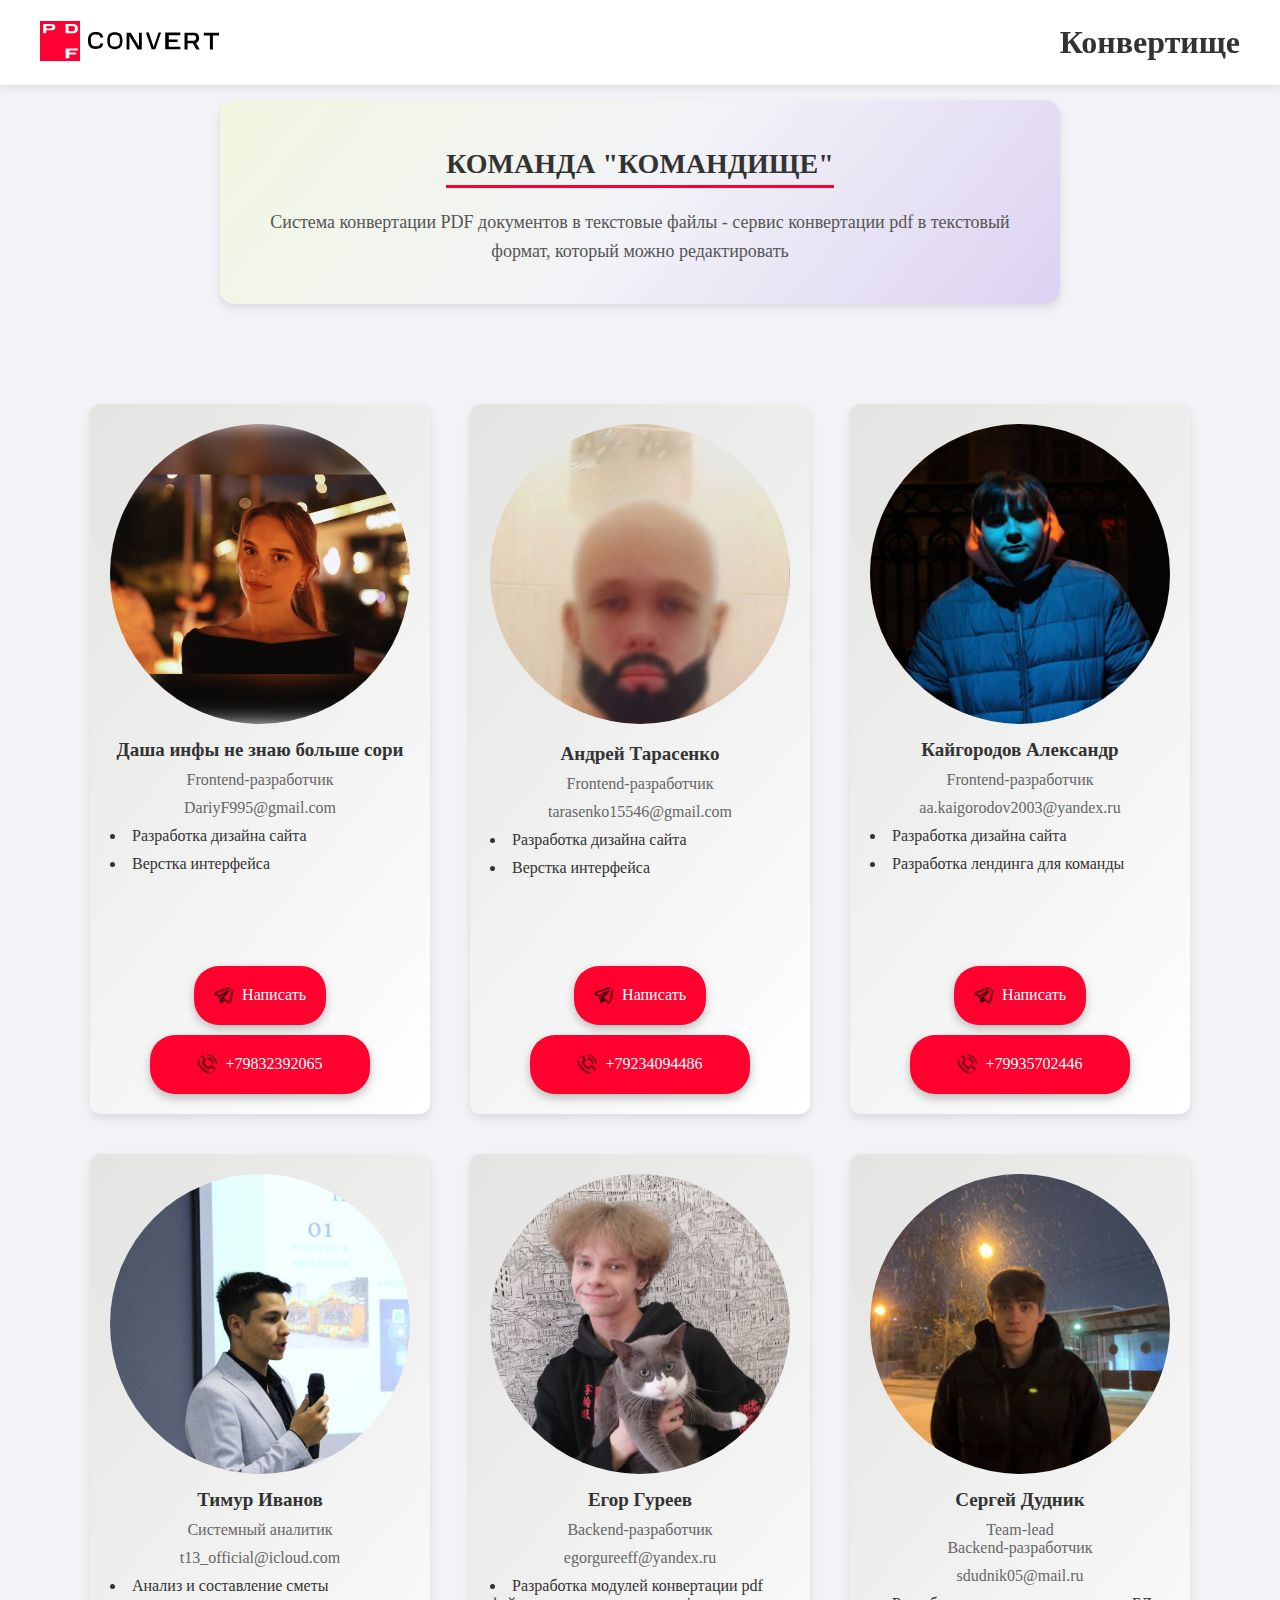
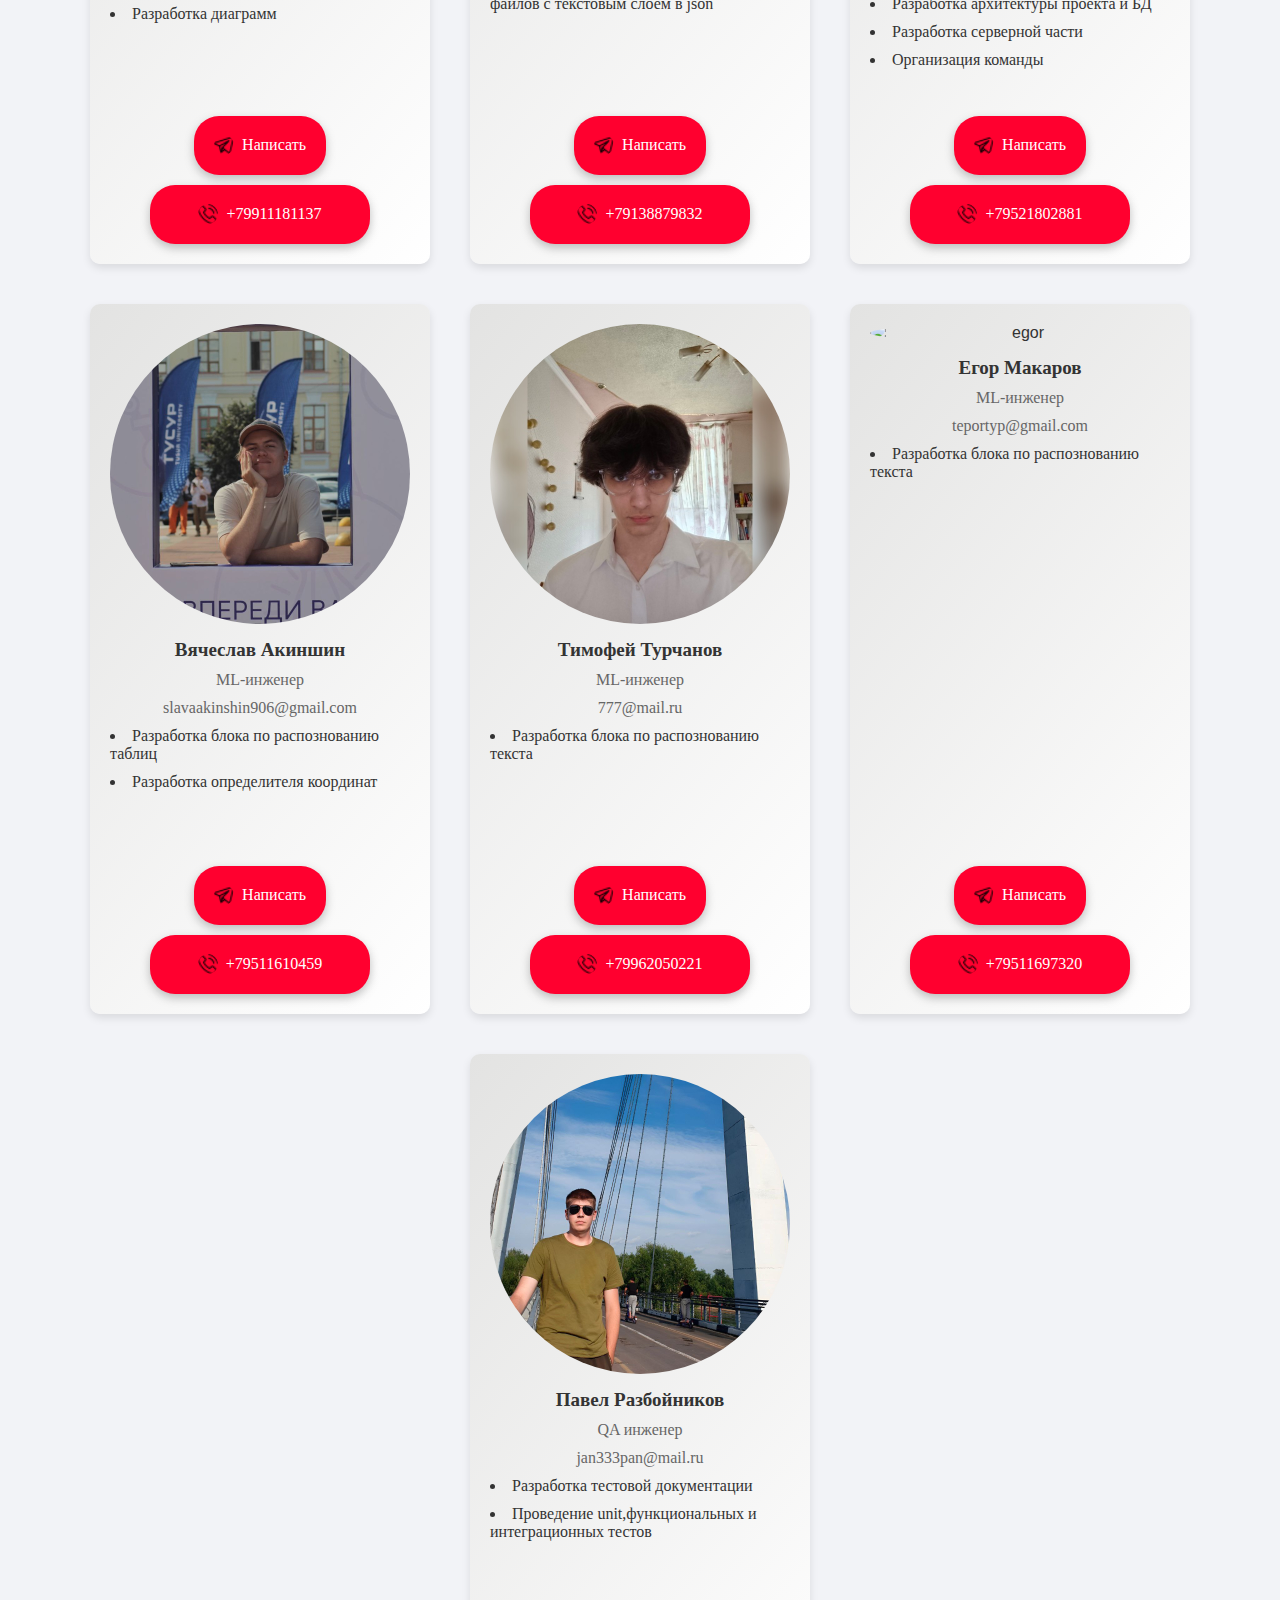
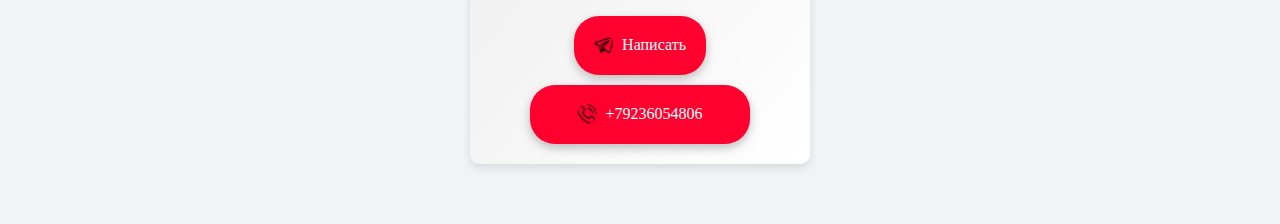
==== index.html @ 84225098 "qqqqqqqqqqqqqqq" ====
<!DOCTYPE html>
<html lang="ru">
    <head>
        <meta charset="UTF-8">
        <meta name="viewport" content="width=device-width, initial-scale=1.0">
        <title>Конвертер pdf: Команда</title>
        <link rel="stylesheet" href="styles.css">
    </head>
    <body>
        
        <header> 
            <div class="header__container">
                <div class="logo">
                    <img src="photo/logo.svg" alt="Логотип T-Prep">
                </div>
                <h1 class="header__title">Конвертище</h1>    
            </div>
        </header>
            <div class="side-background left"></div> <!-- Левая боковая вставка -->
            <div class="side-background right"></div> <!-- Правая боковая вставка -->
        <div class="description">
            <h3>Команда "Командище"</h3>
            <p>Система конвертации PDF документов в текстовые файлы - сервис конвертации pdf в текстовый формат, который можно редактировать </p>
        </div>
            
        <div class="background-wrapper">
        <section class="team">
            <div class="team-member">
                <img src="photo/team/dasha.jpg" alt="dasha" class="main-photo">
                <img src="photo/memes/balerino kap.jpg" alt="kap" class="hover-photo">
                <h3>Даша инфы не знаю больше сори</h3>
                
                    <p>Frontend-разработчик</p>
                    <p>DariyF995@gmail.com</p>
                    <ul class="tasks">
                        <li>Разработка дизайна сайта</li>
                        <li>Верстка интерфейса</li>
                    </ul>
                
                <div class="social">
                    <a href="https://t.me/chikidrill" target="_blank" class="telegram-button">
                        <img src="photo/tele.png" alt="Telegram">
                        <span>Написать</span>
                    </a>
                </div>
                <div class="number">
                    <img src="photo/phone-call (1).png" class="phone">
                    <span>+79832392065</span>
                </div>
            </div>

            <div class="team-member">
                <div class="member-photo">
                <img src="photo/team/andrey.jpg" alt="andrey" class="main-photo">
                <img src="photo/memes/sahur.jpg" alt="sahur" class="hover-photo">
            </div>
                <h3>Андрей Тарасенко</h3>
                    <p>Frontend-разработчик</p>
                    <p>tarasenko15546@gmail.com</p>
                    <ul class="tasks">
                        <li>Разработка дизайна сайта</li>
                        <li>Верстка интерфейса</li>
                    </ul>
                <div class="social">
                    <a href="https://t.me/kvintosis" target="_blank" class="telegram-button">
                        <img src="photo/tele.png" alt="Telegram">
                        <span>Написать</span>
                    </a>
                </div>
                <div class="number">
                    <img src="photo/phone-call (1).png" class="phone">
                    <span>+79234094486</span>
                </div>
        </div>


            <div class="team-member">
                <img src="photo/team/sanya.jpg" alt="sanya" class="main-photo">
                <img src="photo/memes/capushino_assasino.jpg" alt="assasino" class="hover-photo">
                <h3>Кайгородов Александр</h3>
                    <p>Frontend-разработчик</p>
                    <p>aa.kaigorodov2003@yandex.ru</p>
                    <ul class="tasks">
                        <li>Разработка дизайна сайта</li>
                        <li>Разработка лендинга для команды</li>
                    </ul>
                <div class="social">
                    <a href="https://t.me/basicksss" target="_blank" class="telegram-button">
                        <img src="photo/tele.png" alt="Telegram">
                        <span>Написать</span>
                    </a>
                </div>
                <div class="number">
                    <img src="photo/phone-call (1).png" class="phone">
                    <span>+79935702446</span>
                </div>
                
            </div>

            

            <div class="team-member">
                <img src="photo/team/tim.jpg" alt="tim" class="main-photo">
                <img src="photo/memes/tigruli.png" alt="tigruli" class="hover-photo">
                <h3>Тимур Иванов</h3>
                <p>Системный аналитик</p>
                <p>t13_official@icloud.com</p>
                <ul class="tasks">
                    <li>Анализ и составление сметы</li>
                    <li>Разработка диаграмм</li>
                </ul>
                <div class="social">
                    <a href="https://t.me/t13_official" target="_blank" class="telegram-button">
                        <img src="photo/tele.png" alt="Telegram">
                        <span>Написать</span>
                    </a>
                </div>
                <div class="number">
                    <img src="photo/phone-call (1).png" class="phone">
                    <span>+79911181137</span>
                </div>
            </div>

            <div class="team-member">
                <img src="photo/team/Egorchik.jpg" alt="Egor" class="main-photo">
                <img src="photo/memes/Spijuniro_Golubiro.jpg" alt="golub" class="hover-photo">
                <h3>Егор Гуреев</h3>
                <p>Backend-разработчик</p>
                <p>egorgureeff@yandex.ru</p>
                <ul class="tasks">
                    <li>Разработка модулей конвертации pdf файлов с текстовым слоем в json</li>
                </ul>
                <div class="social">
                    <a href="https://t.me/imporiooo" target="_blank" class="telegram-button">
                        <img src="photo/tele.png" alt="Telegram">
                        <span>Написать</span>
                    </a>
                </div>
                <div class="number">
                    <img src="photo/phone-call (1).png" class="phone">
                    <span>+79138879832</span>
                </div>
            </div>

            <div class="team-member">
                <img src="photo/team/sergey.jpg" alt="sergey" class="main-photo">
                <img src="photo/memes/Bomborito_bandito.jpg" alt="bober" class="hover-photo">
                <h3>Сергей Дудник</h3>
                <p>Team-lead <br> Backend-разработчик </p>
                <p>sdudnik05@mail.ru</p>
                <ul class="tasks">
                    <li>Разработка архитектуры проекта и БД</li>
                    <li>Разработка серверной части</li>
                    <li>Организация команды</li>
                </ul>
                <div class="social">
                    <a href="https://t.me/sss_ceo" target="_blank" class="telegram-button">
                        <img src="photo/tele.png" alt="Telegram">
                        <span>Написать</span>
                    </a>
                </div>
                <div class="number">
                    <img src="photo/phone-call (1).png" class="phone">
                    <span>+79521802881</span>
                </div>
            </div>


            <div class="team-member">
                <img src="photo/team/Vyacheslavchik.jpg" alt="Vyacheslavchik" class="main-photo">
                <img src="photo/memes/sahur.jpg" alt="sahur" class="hover-photo">
                <h3>Вячеслав Акиншин</h3>
                <p>ML-инженер</p>
                <p>slavaakinshin906@gmail.com</p>
                <ul class="tasks">
                    <li>Разработка блока по распознованию таблиц</li>
                    <li>Разработка определителя координат</li>
                </ul>
                <div class="social">
                    <a href="https://t.me/slavichic" target="_blank" class="telegram-button">
                        <img src="photo/tele.png" alt="Telegram">
                        <span>Написать</span>
                    </a>
                </div>
                <div class="number">
                    <img src="photo/phone-call (1).png" class="phone">
                    <span>+79511610459</span>
                </div>
            </div>

            <div class="team-member">
                <img src="photo/team/timoxa.jpg" alt="timoxa" class="main-photo">
                <img src="photo/memes/tripi tropa.jpg" alt="tripi" class="hover-photo">
                <h3>Тимофей Турчанов</h3>
                <p>ML-инженер</p>
                <p>777@mail.ru</p>
                <ul class="tasks">
                    <li>Разработка блока по распознованию текста</li>
                </ul>
                <div class="social">
                    <a href="https://t.me/chepizhnik" target="_blank" class="telegram-button">
                        <img src="photo/tele.png" alt="Telegram">
                        <span>Написать</span>
                    </a>
                </div>
                <div class="number">
                    <img src="photo/phone-call (1).png" class="phone">
                    <span>+79962050221</span>
                </div>
            </div>

            <div class="team-member">
                <img src="photo/team/Egor.jpg" alt="egor" class="main-photo">
                <img src="photo/memes/bombinigusini.jpg" alt="tripi" class="hover-photo">
                <h3>Егор Макаров</h3>
                <p>ML-инженер</p>
                <p>teportyp@gmail.com</p>
                <ul class="tasks">
                    <li>Разработка блока по распознованию текста</li>
                </ul>
                <div class="social">
                    <a href="https://t.me/besyukatyshek" target="_blank" class="telegram-button">
                        <img src="photo/tele.png" alt="Telegram">
                        <span>Написать</span>
                    </a>
                </div>
                <div class="number">
                    <img src="photo/phone-call (1).png" class="phone">
                    <span>+79511697320</span>
                </div>
            </div>

            <div class="team-member">
                <img src="photo/team/Pasha.jpg" alt="Pasha" class="main-photo">
                <img src="photo/memes/Bomborito_bandito.jpg" alt="bandito" class="hover-photo">
                <h3>Павел Разбойников</h3>
                <p>QA инженер</p>
                <p>jan333pan@mail.ru</p>
                <ul class="tasks">
                    <li>Разработка тестовой документации</li>
                    <li>Проведение unit,функциональных и интеграционных тестов</li>
                </ul>
                <div class="social">
                    <a href="https://t.me/diegosamers" target="_blank" class="telegram-button">
                        <img src="photo/tele.png" alt="Telegram">
                        <span>Написать</span>
                    </a>
                </div>
                <div class="number">
                    <img src="photo/phone-call (1).png" class="phone">
                    <span>+79236054806</span>
                </div>
            </div>

        </section>
        </div>
    </body>
</html>
---- styles.css ----
@font-face {
    font-family: "MTSWide Black";
    src: url("fonts/MTSWide-Black.ttf") format("truetype");
} 
@font-face {
    font-family: "MTSWide Bold";
    src: url("fonts/MTSWide-Bold.ttf") format("truetype");
  }
  
@font-face {
    font-family: "MTSWide Light";
    src: url("fonts/MTSWide-Light.ttf") format("truetype");
  }
  
  @font-face {
    font-family: "MTSWide Medium";
    src: url("fonts/MTSWide-Medium.ttf") format("truetype");
  }
  
  @font-face {
    font-family: "MTSWide Regular";
    src: url("fonts/MTSWide-Regular.ttf") format("truetype");
}
body {
    font-family: Arial, sans-serif;
    margin: 0;
    padding: 0;
    background-color: #F2F3F7;
    color: #333;
    display: flex;
    flex-direction: column;
    align-items: center;
    padding-top: 100px; /* 85px (высота хедера) + 15px (доп.отступ) */
}
header {
    background-color: #FFFFFF;
    position: fixed;
    top: 0;
    left: 0;
    width: 100%;
    height: 85px;
    z-index: 1000;
    box-shadow: 0 2px 10px rgba(0, 0, 0, 0.1);
}
.header__container {
    max-width: 1200px;
    height: 100%;
    margin: 0 auto;
    display: flex;
    justify-content: space-between; /* Распределяем элементы по краям */
    align-items: center;
    padding: 0 40px;
}
.logo {
    margin-right: 20px; /* Отступ между лого и текстом */
}
.logo img{
    height: 40px;
    width: auto;
}
.header__title {
    font-size: 32px;
    font-family: "MTSWide Bold";
    color: #333;
    margin: 0;
    /* Текст теперь справа */
}
.background-wrapper {
    max-width: 1700px; /* Чтобы контент не растягивался на весь экран */
    margin: 0 auto;
    padding: 40px 20px;
}

.description {
    max-width: 800px;
    text-align: center;
    background: linear-gradient(130deg, #F1F6E0,#F2F3F7,#DDD2F2);
    padding: 20px;
    border-radius: 15px;
    box-shadow: 0 4px 10px rgba(0, 0, 0, 0.1);
    margin: 0 auto 40px; /* Центрирование и отступ снизу */
}

.description h3 {
    font-size: 28px;
    font-family: "MTSWide Bold";
    margin-bottom: 10px;
    color: #333;
    text-transform: uppercase; /* Делаем заглавными */
    border-bottom: 3px solid #FF002F; /* Подчеркивание */
    display: inline-block; /* Чтобы подчеркивание было по ширине текста */
    padding-bottom: 5px;
}

.description p {
    font-size: 18px;
    font-family: "MTSWide Light";
    color: #555;
    line-height: 1.6; /* Улучшенная читаемость */
    margin-top: 10px;
}


.team {
    display: flex;
    flex-wrap: wrap;
    justify-content: center;
    align-items: stretch; /* Растягиваем карточки */
}
.team-member {
    background-color: white;
    align-items: center;
    margin: 20px;
    padding: 20px;
    width: 300px;
    height: 670px;
    text-align: center;
    border-radius: 10px;
    box-shadow: 0 4px 8px rgba(0, 0, 0, 0.1);
    background: linear-gradient(130deg, #e3e3e2, #ffffff);
    transition: transform 0.3s ease;
    
    display: flex;
    flex-direction: column;

}
.team-member:hover {
    transform: translateY(-10px);
    box-shadow: 0px 10px 20px rgba(0, 0, 0, 0.3);
}

.team-member img {
    width: 100%;
    border-radius: 50%;
    margin-bottom: 10px;
}

.team-member h3 {
    font-size: 19px;
    font-family: "MTSWide Bold";
    margin: 5px 0;
}

.team-member p {
    font-size: 16px;
    font-family: "MTSWide Light";
    color: #666;
    margin-bottom: 5px; 
    margin-top: 5px;
}

.team-member .content {
    flex-grow: 1; /* Растягивает контент */
    display: flex;
    flex-direction: column;
    justify-content: space-between; /* Чтобы список не раздвигал карточку */
}


.tasks {
    padding: 0;
    margin: 0;
    border-radius: 10px;
    text-align: left;
    width: 100%;
    padding-left: 0;
    max-height: 80px;
}

.tasks li {
    padding: 5px 0;
    font-family: "MTSWide Medium";
    color: #333;
    transition: all 0.3s ease-in-out;
    list-style-position: inside;
    align-items: left;
}


/* Фиксация кнопок внизу карточки */
.social,
.number {
    margin-top: auto;
}

/* Стили для кнопки "Написать" */
.telegram-button {
    display: flex;
    align-items: center;
    gap: 8px;
    background-color: #FF002F;
    color: white;
    padding: 10px 20px;
    border-radius: 25px;
    text-decoration: none;
    font-family: "MTSWide Medium";
    font-size: 16px;
    transition: all 0.3s ease-in-out;
    box-shadow: 0 4px 10px rgba(101, 101, 101, 0.4);
}

.telegram-button img,
.number img {
    width: 20px;
    height: 20px;
    margin-top: 9px;
}

.telegram-button:hover,
.number:hover {
    background: white;
    box-shadow: 0 10px 20px rgba(43, 98, 165, 0.53),
    0 6px 6px rgba(17, 53, 95, 0.35);
    transition: transform 0.3s ease, box-shadow 0.3s ease;
    transform: translateY(-1px);
    color: #FF002F;
    font-family: "MTSWide Bold";
}

/* Стили для номера телефона */
.number {
    display: flex;
    justify-content: center;
    align-items: center;
    margin-top: 10px; 
    gap: 8px;
    background-color: #FF002F;
    color: white;
    padding: 10px 20px;
    border-radius: 25px;
    font-family: "MTSWide Medium";
    font-size: 16px;
    transition: all 0.3s ease-in-out;
    box-shadow: 0 4px 10px rgba(101, 101, 101, 0.4);
    width: 180px;
}

.team-member {
    -webkit-tap-highlight-color: transparent;
    user-select: none;
}

.telegram-button img,
.number img {
    transition: none !important; /* Отключаем анимацию для иконок */
    opacity: 1 !important;
    visibility: visible !important;
}

/* Отключаем эффекты hover для иконок */
.telegram-button:hover img,
.number:hover img {
    opacity: 1 !important;
    visibility: visible !important;
}

/* Добавьте эти стили в конец вашего CSS */

.team-member {
    position: relative; /* Добавляем для позиционирования фото */
}

.team-member img {
    transition: opacity 0.3s ease; /* Анимация перехода */
}

.team-member img:first-child {
    position: relative;
    z-index: 1;
    opacity: 1;
}

.team-member img:nth-child(2) {
    position: absolute;
    top: 20px; /* Совпадает с padding карточки */
    left: 50%;
    transform: translateX(-50%);
    width: calc(100% - 40px); /* Учитываем padding карточки */
    z-index: 2;
    opacity: 0;
}

.team-member:hover img:first-child {
    opacity: 0;
}

.team-member:hover img:nth-child(2) {
    opacity: 1;
}

@media (max-width: 768px) {
    /* Адаптация хедера */
    header {
        height: 70px;
        padding: 0 15px;
    }

    .header__container {
        padding: 0 20px;
    }
    
    .logo {
        left: 15px; /* Уменьшаем отступ лого */
    }
    
    .logo img {
        height: 30px;
    }
    
    .header__title {
        font-size: 18px;
        margin-right: 10px; /* Отступ от правого края */
    }
    
    /* Адаптация основного контента */
    body {
        padding-top: 70px;
    }
    
    .description {
        max-width: 90%;
        padding: 15px;
        margin: 20px auto;
    }
    
    /* Адаптация карточек */
    .team-member {
        width: 90%;
        padding: 15px;
    }
    
    /* Адаптация кнопок */
    .telegram-button,
    .number {
        width: 80%; /* Уменьшаем ширину кнопок */
        margin: 8px auto; /* Центрируем с автоматическими отступами */
        padding: 8px 12px; /* Уменьшаем padding */
        font-size: 14px;
    }
    
    /* Для самых маленьких экранов */
    @media (max-width: 320px) {
        .header__title {
            font-size: 16px;
            margin-left: 8px;
        }
        
        .telegram-button,
        .number {
            width: 85%; /* Чуть шире кнопки */
        }
    }
}
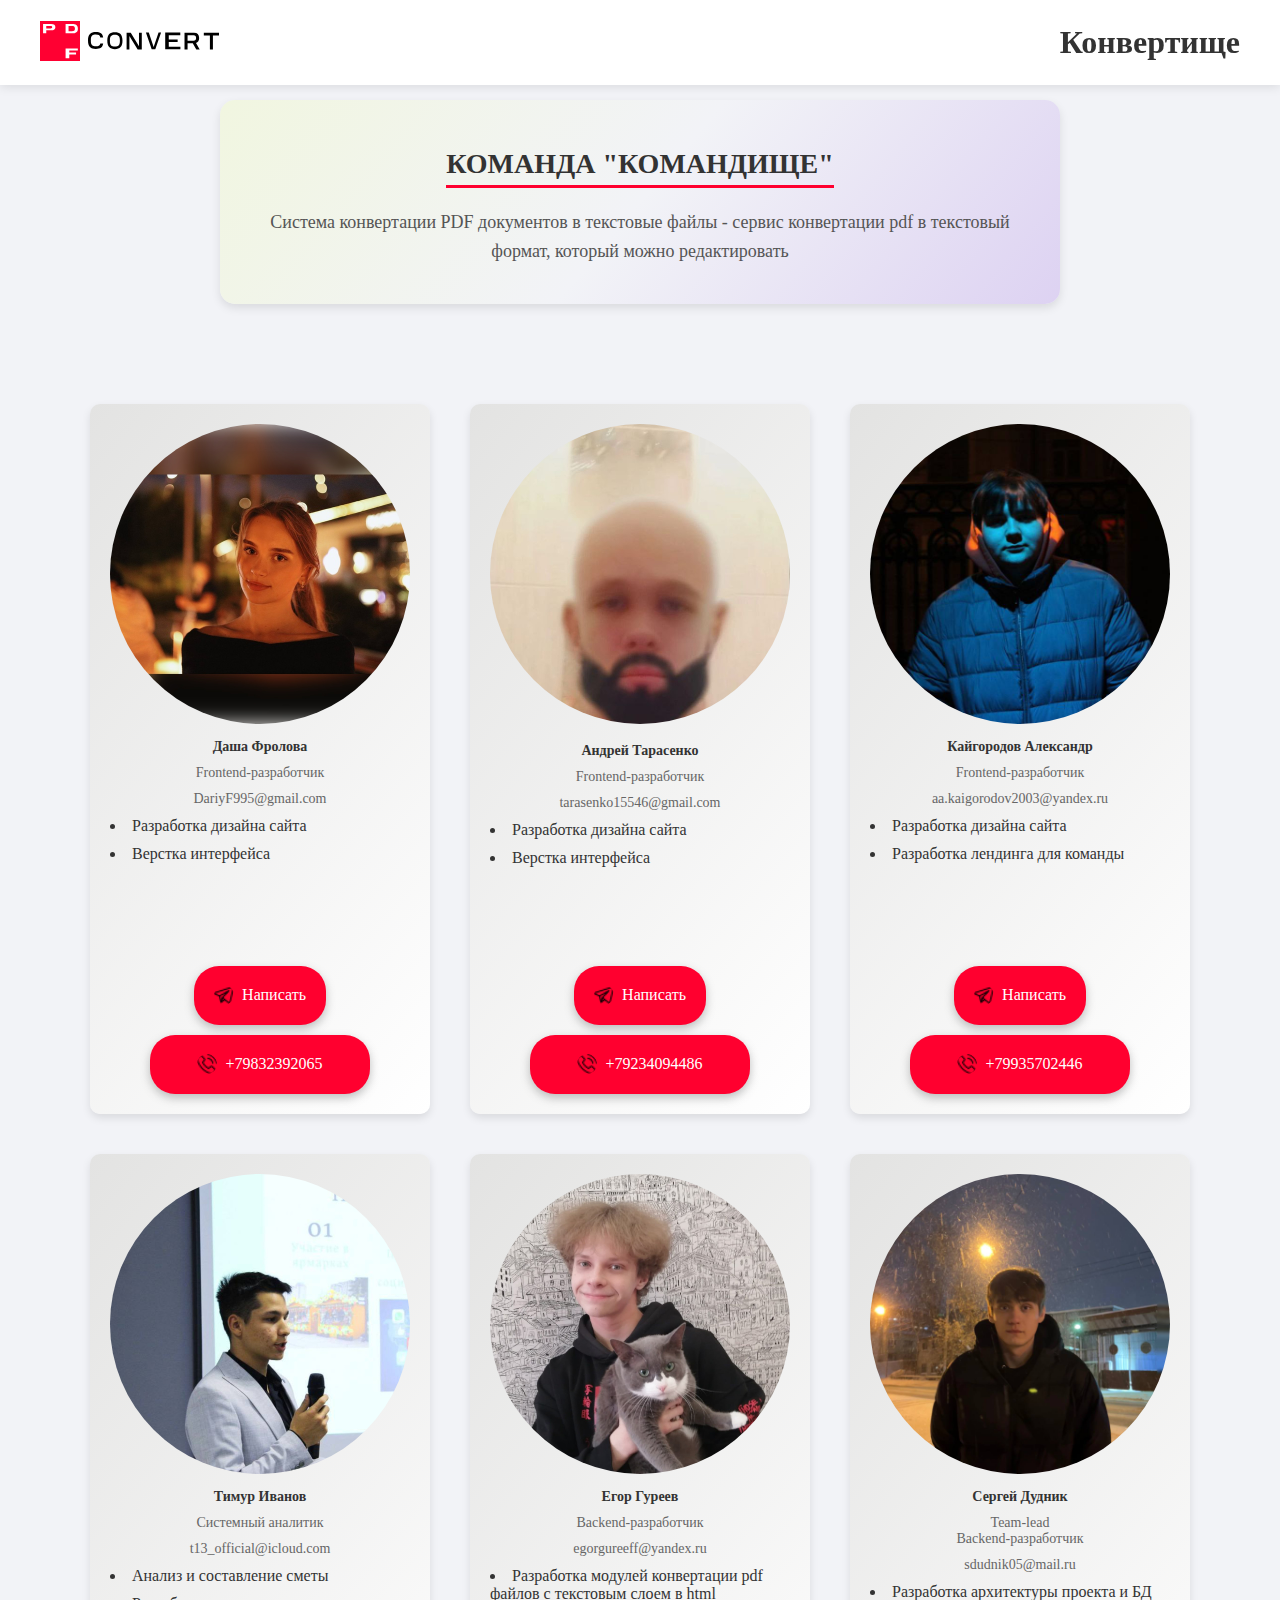
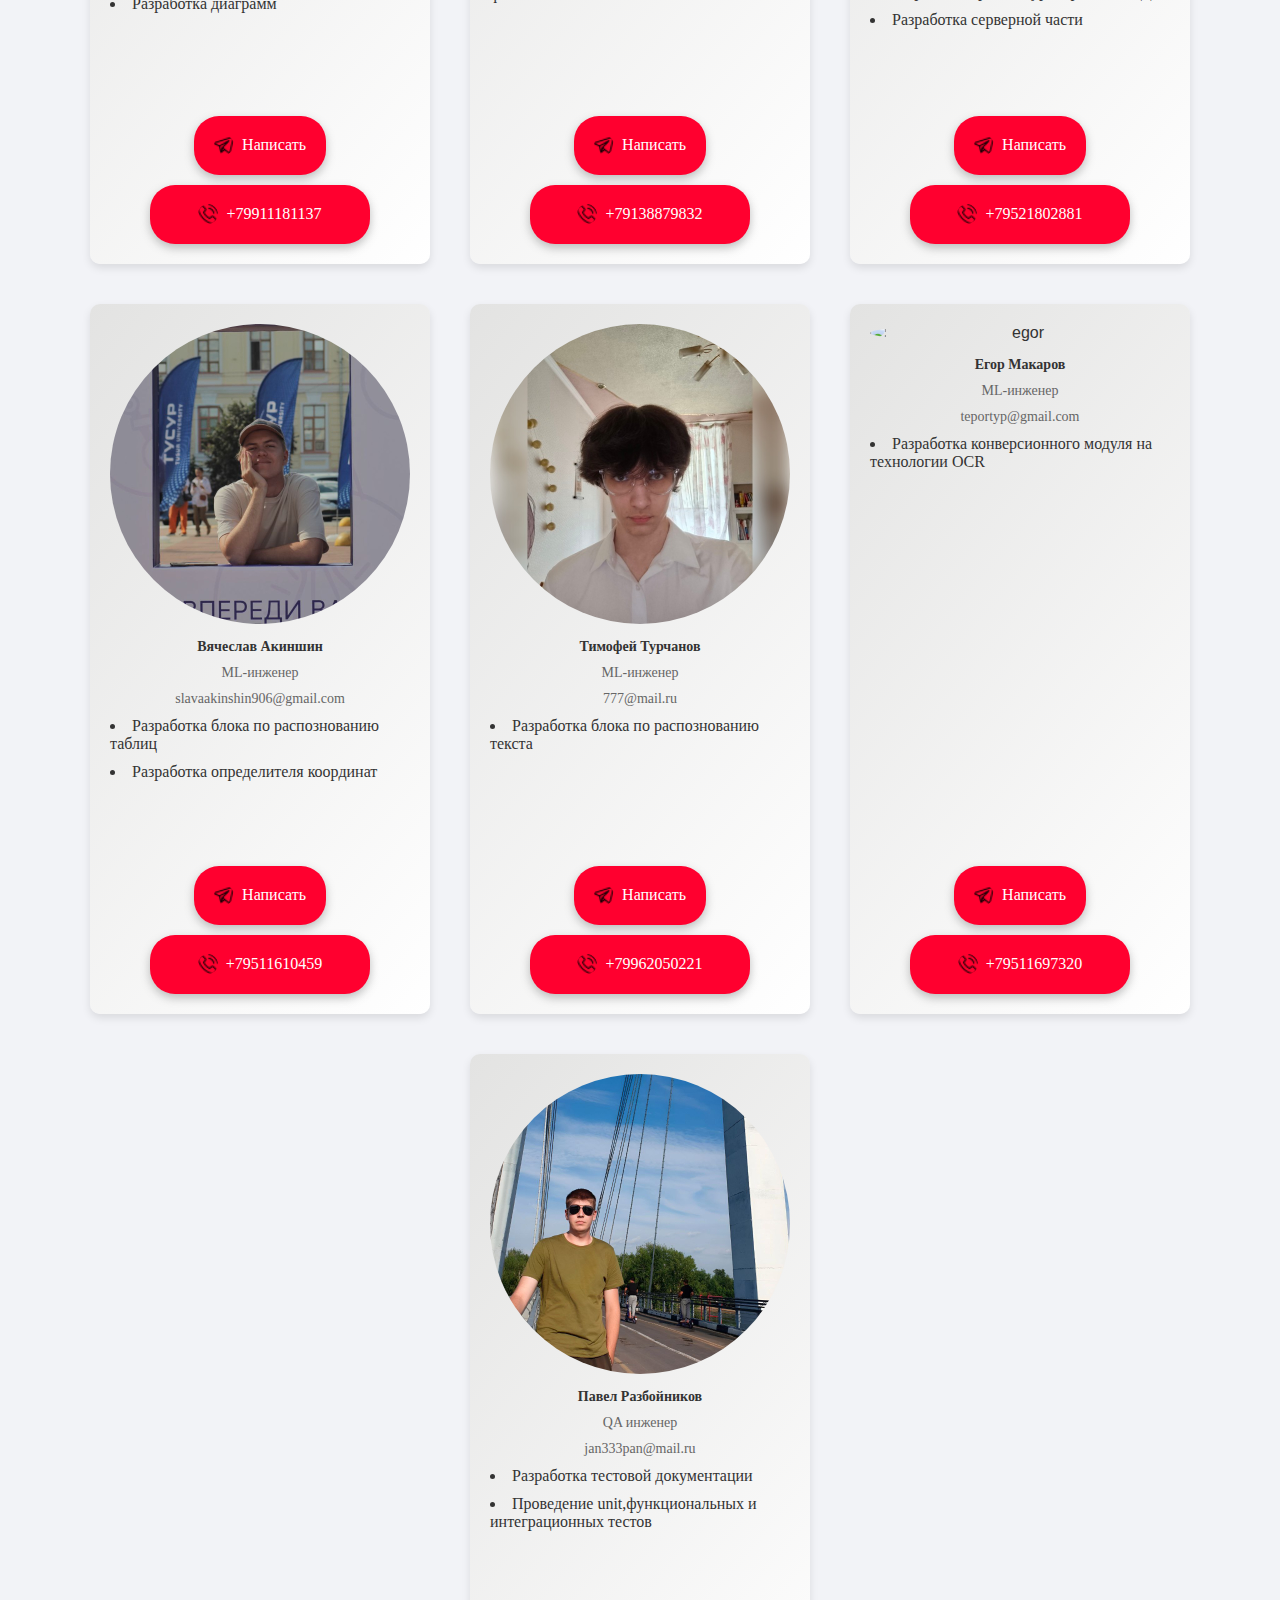
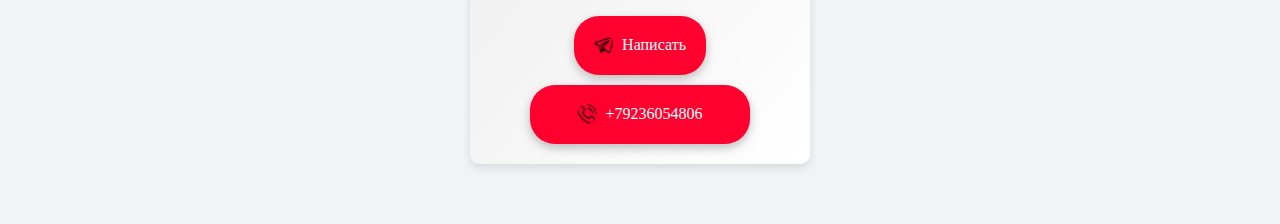
==== commit ede52f6f: "боже помоги мне уже пж" ====
--- a/index.html
+++ b/index.html
@@ -28,8 +28,7 @@
             <div class="team-member">
                 <img src="photo/team/dasha.jpg" alt="dasha" class="main-photo">
                 <img src="photo/memes/balerino kap.jpg" alt="kap" class="hover-photo">
-                <h3>Даша инфы не знаю больше сори</h3>
-                
+                <h3>Даша Фролова</h3>
                     <p>Frontend-разработчик</p>
                     <p>DariyF995@gmail.com</p>
                     <ul class="tasks">
@@ -128,7 +127,7 @@
                 <p>Backend-разработчик</p>
                 <p>egorgureeff@yandex.ru</p>
                 <ul class="tasks">
-                    <li>Разработка модулей конвертации pdf файлов с текстовым слоем в json</li>
+                    <li>Разработка модулей конвертации pdf файлов с текстовым слоем в html</li>
                 </ul>
                 <div class="social">
                     <a href="https://t.me/imporiooo" target="_blank" class="telegram-button">
@@ -151,7 +150,6 @@
                 <ul class="tasks">
                     <li>Разработка архитектуры проекта и БД</li>
                     <li>Разработка серверной части</li>
-                    <li>Организация команды</li>
                 </ul>
                 <div class="social">
                     <a href="https://t.me/sss_ceo" target="_blank" class="telegram-button">
@@ -216,7 +214,7 @@
                 <p>ML-инженер</p>
                 <p>teportyp@gmail.com</p>
                 <ul class="tasks">
-                    <li>Разработка блока по распознованию текста</li>
+                    <li>Разработка конверсионного модуля на технологии OCR</li>
                 </ul>
                 <div class="social">
                     <a href="https://t.me/besyukatyshek" target="_blank" class="telegram-button">
--- a/styles.css
+++ b/styles.css
@@ -233,11 +233,23 @@
     transition: all 0.3s ease-in-out;
     box-shadow: 0 4px 10px rgba(101, 101, 101, 0.4);
     width: 180px;
+    text-decoration: none;
 }
 
 .team-member {
     -webkit-tap-highlight-color: transparent;
     user-select: none;
+}
+
+.team-member h3 {
+    font-size: 14px;
+    font-family: "MTSWide Bold";
+}
+
+.team-member p {
+    font-size: 14px;
+    font-family: "MTSWide Light";
+    color: #666;
 }
 
 .telegram-button img,
@@ -325,7 +337,7 @@
     
     /* Адаптация карточек */
     .team-member {
-        width: 90%;
+        width: 100%;
         padding: 15px;
     }
     
